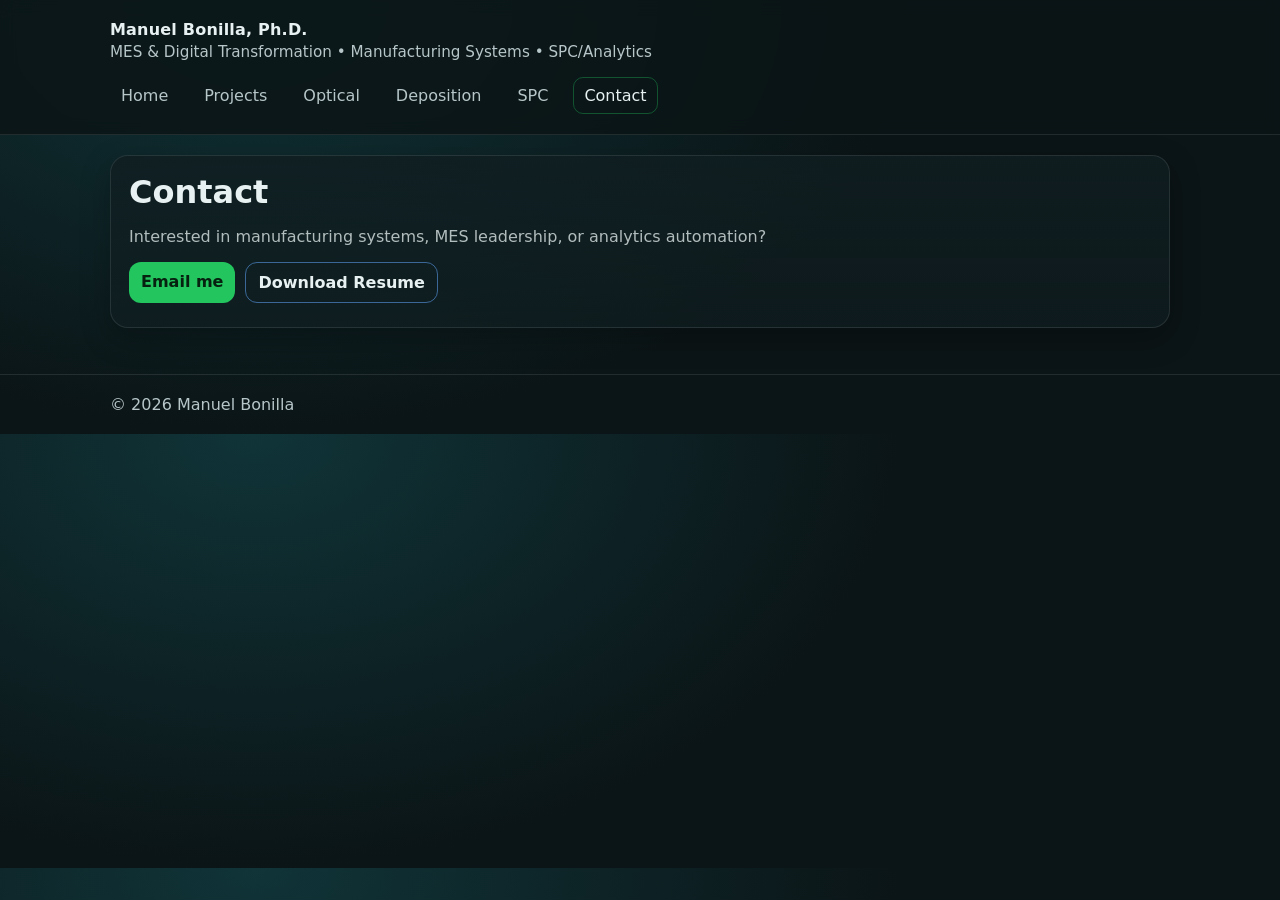
==== contact.html @ f5e85930 "Update contact.html" ====
<!doctype html>
<html lang="en">
<head>
  <meta charset="utf-8" />
  <meta name="viewport" content="width=device-width,initial-scale=1" />
  <title>Contact | Manuel Bonilla, Ph.D.</title>
  <link rel="stylesheet" href="assets/styles.css" />
</head>

<body>
<header class="site-header">
  <div class="container header-row">
    <div class="brand">
      <div class="name">Manuel Bonilla, Ph.D.</div>
      <div class="tag">MES & Digital Transformation • Manufacturing Systems • SPC/Analytics</div>
    </div>
    <nav class="nav">
      <a href="index.html">Home</a>
      <a href="projects.html">Projects</a>
      <a href="optical.html">Optical</a>
      <a href="deposition.html">Deposition</a>
      <a href="spc.html">SPC</a>
      <a class="active" href="contact.html">Contact</a>
    </nav>
  </div>
</header>

<main class="container">
<section class="card hero">
  <h1>Contact</h1>
  <p class="muted">
    Interested in manufacturing systems, MES leadership, or analytics automation?
  </p>

  <div class="cta-row">
    <a class="btn" href="mailto:mbonilla1888@gmail.com">Email me</a>
    <a class="btn secondary" href="assets/Manuel_Bonilla_Resume.pdf" target="_blank">Download Resume</a>
  </div>
</section>
</main>

<footer class="footer">
  <div class="container">© <span id="year"></span> Manuel Bonilla</div>
</footer>

<script>document.getElementById("year").textContent = new Date().getFullYear();</script>
</body>
</html>
---- assets/styles.css ----
:root{
  --bg:#0b1416;
  --card:#101e21;
  --text:#e8f1f2;
  --muted:#b7c6c9;
  --accent:#22c55e;
  --accent2:#60a5fa;
  --border:rgba(232,241,242,.10);
}

*{box-sizing:border-box}
body{
  margin:0;
  font-family: ui-sans-serif, system-ui, -apple-system, Segoe UI, Roboto, Arial, "Noto Sans", sans-serif;
  background: radial-gradient(1200px 800px at 20% 0%, #103438 0%, var(--bg) 55%);
  color:var(--text);
}

.container{max-width:1100px;margin:0 auto;padding:20px}

.site-header{
  position:sticky; top:0;
  background: rgba(11,20,22,.85);
  backdrop-filter: blur(8px);
  border-bottom:1px solid var(--border);
  z-index:10;
}

.header-row{display:flex;align-items:center;justify-content:space-between;gap:16px;flex-wrap:wrap}

.brand .name{font-weight:800;letter-spacing:.2px}
.brand .tag{color:var(--muted);font-size:.95rem;margin-top:4px}

.nav{display:flex;gap:14px;flex-wrap:wrap;justify-content:flex-end}
.nav a{
  color:var(--muted);
  text-decoration:none;
  padding:8px 10px;
  border-radius:10px;
  border:1px solid transparent;
}
.nav a:hover{color:var(--text);border-color:var(--border)}
.nav a.active{color:var(--text);border-color:rgba(34,197,94,.35)}

.card{
  background: linear-gradient(180deg, rgba(16,30,33,.85) 0%, rgba(16,30,33,.65) 100%);
  border:1px solid var(--border);
  border-radius:18px;
  padding:18px;
  box-shadow: 0 10px 30px rgba(0,0,0,.25);
}

.hero h1{margin:0 0 10px;font-size:2rem;line-height:1.15}
.muted{color:rgba(232,241,242,.75)}

.cta-row{display:flex;gap:10px;flex-wrap:wrap;margin:12px 0 6px}
.btn{
  display:inline-block;
  background:var(--accent);
  color:#06210f;
  text-decoration:none;
  padding:10px 12px;
  border-radius:12px;
  font-weight:700;
}
.btn.secondary{background:transparent;color:var(--text);border:1px solid rgba(96,165,250,.55)}
.btn.secondary:hover{border-color:rgba(96,165,250,.95)}

.grid{
  display:grid;
  grid-template-columns: 1fr 1fr;
  gap:14px;
  margin-top:14px;
}
.section{margin-top:14px}

.footer{margin-top:26px;border-top:1px solid var(--border);color:var(--muted)}
@media (max-width: 860px){
  .grid{grid-template-columns: 1fr}
}
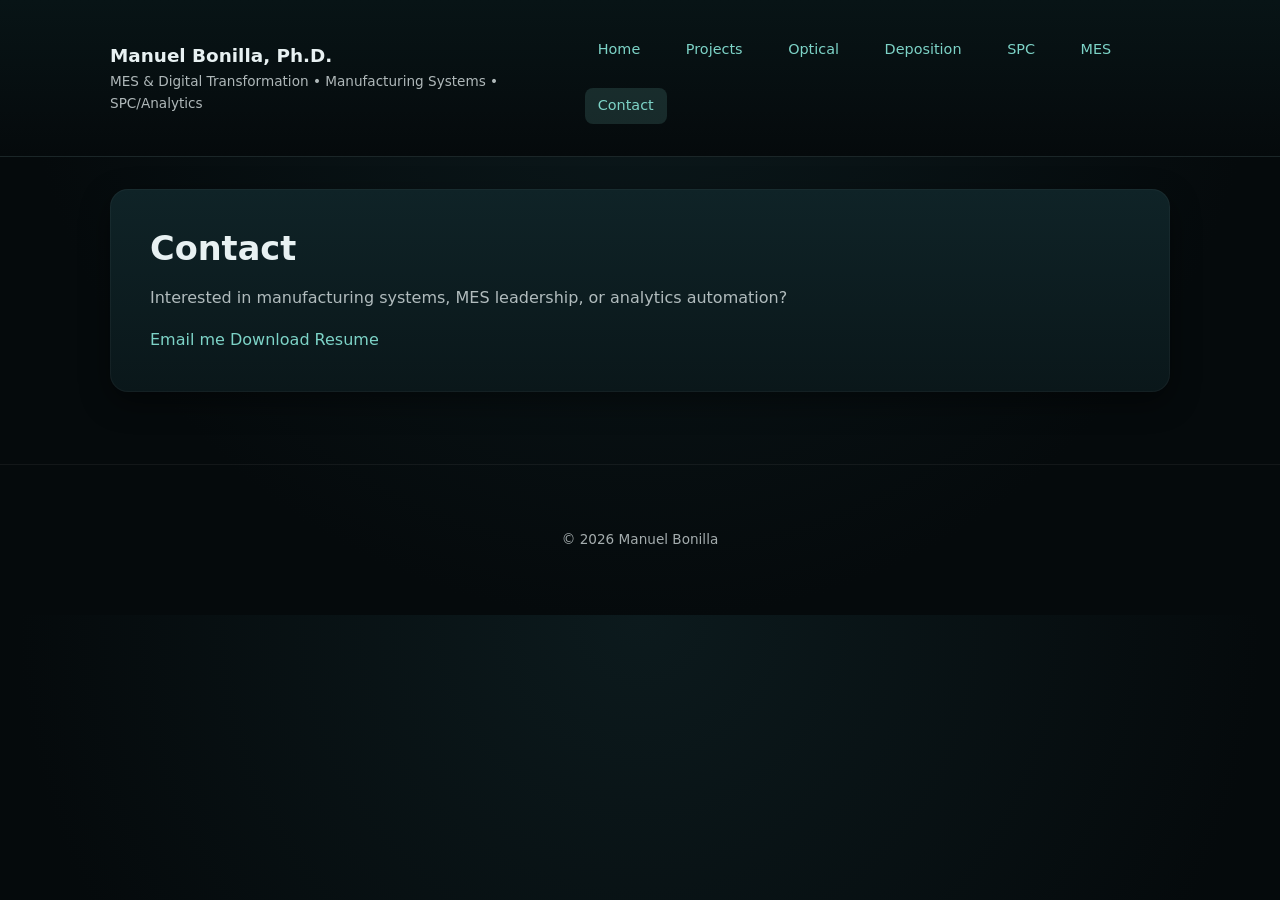
==== commit 231faf70: "Update contact.html" ====
--- a/contact.html
+++ b/contact.html
@@ -20,6 +20,7 @@
       <a href="optical.html">Optical</a>
       <a href="deposition.html">Deposition</a>
       <a href="spc.html">SPC</a>
+      <a href="mes.html">MES</a>
       <a class="active" href="contact.html">Contact</a>
     </nav>
   </div>
--- a/assets/styles.css
+++ b/assets/styles.css
@@ -1,80 +1,179 @@
-:root{
-  --bg:#0b1416;
-  --card:#101e21;
-  --text:#e8f1f2;
-  --muted:#b7c6c9;
-  --accent:#22c55e;
-  --accent2:#60a5fa;
-  --border:rgba(232,241,242,.10);
+/* =========================
+   GLOBAL RESET & BASE
+   ========================= */
+
+*,
+*::before,
+*::after {
+  box-sizing: border-box;
 }
 
-*{box-sizing:border-box}
-body{
-  margin:0;
-  font-family: ui-sans-serif, system-ui, -apple-system, Segoe UI, Roboto, Arial, "Noto Sans", sans-serif;
-  background: radial-gradient(1200px 800px at 20% 0%, #103438 0%, var(--bg) 55%);
-  color:var(--text);
+body {
+  margin: 0;
+  font-family: system-ui, -apple-system, BlinkMacSystemFont, "Segoe UI",
+               Roboto, Helvetica, Arial, sans-serif;
+  background: radial-gradient(circle at top, #0c1a1d, #050a0c 70%);
+  color: #e8f1f2;
+  line-height: 1.6;
 }
 
-.container{max-width:1100px;margin:0 auto;padding:20px}
-
-.site-header{
-  position:sticky; top:0;
-  background: rgba(11,20,22,.85);
-  backdrop-filter: blur(8px);
-  border-bottom:1px solid var(--border);
-  z-index:10;
+a {
+  color: #7dd3c7;
+  text-decoration: none;
 }
 
-.header-row{display:flex;align-items:center;justify-content:space-between;gap:16px;flex-wrap:wrap}
-
-.brand .name{font-weight:800;letter-spacing:.2px}
-.brand .tag{color:var(--muted);font-size:.95rem;margin-top:4px}
-
-.nav{display:flex;gap:14px;flex-wrap:wrap;justify-content:flex-end}
-.nav a{
-  color:var(--muted);
-  text-decoration:none;
-  padding:8px 10px;
-  border-radius:10px;
-  border:1px solid transparent;
-}
-.nav a:hover{color:var(--text);border-color:var(--border)}
-.nav a.active{color:var(--text);border-color:rgba(34,197,94,.35)}
-
-.card{
-  background: linear-gradient(180deg, rgba(16,30,33,.85) 0%, rgba(16,30,33,.65) 100%);
-  border:1px solid var(--border);
-  border-radius:18px;
-  padding:18px;
-  box-shadow: 0 10px 30px rgba(0,0,0,.25);
+a:hover {
+  text-decoration: underline;
 }
 
-.hero h1{margin:0 0 10px;font-size:2rem;line-height:1.15}
-.muted{color:rgba(232,241,242,.75)}
+/* =========================
+   LAYOUT
+   ========================= */
 
-.cta-row{display:flex;gap:10px;flex-wrap:wrap;margin:12px 0 6px}
-.btn{
-  display:inline-block;
-  background:var(--accent);
-  color:#06210f;
-  text-decoration:none;
-  padding:10px 12px;
-  border-radius:12px;
-  font-weight:700;
+.container {
+  max-width: 1100px;
+  margin: 0 auto;
+  padding: 2rem 1.25rem;
 }
-.btn.secondary{background:transparent;color:var(--text);border:1px solid rgba(96,165,250,.55)}
-.btn.secondary:hover{border-color:rgba(96,165,250,.95)}
 
-.grid{
-  display:grid;
-  grid-template-columns: 1fr 1fr;
-  gap:14px;
-  margin-top:14px;
+/* =========================
+   HEADER / NAV
+   ========================= */
+
+.site-header {
+  background: linear-gradient(180deg, #081416, #050a0c);
+  border-bottom: 1px solid rgba(255,255,255,0.08);
 }
-.section{margin-top:14px}
 
-.footer{margin-top:26px;border-top:1px solid var(--border);color:var(--muted)}
-@media (max-width: 860px){
-  .grid{grid-template-columns: 1fr}
+.header-row {
+  display: flex;
+  justify-content: space-between;
+  align-items: center;
+  gap: 2rem;
 }
+
+.brand .name {
+  font-weight: 700;
+  font-size: 1.15rem;
+}
+
+.brand .tag {
+  font-size: 0.85rem;
+  opacity: 0.75;
+}
+
+.nav {
+  display: flex;
+  gap: 1.25rem;
+  flex-wrap: wrap;
+}
+
+.nav a {
+  padding: 0.4rem 0.8rem;
+  border-radius: 8px;
+  font-size: 0.9rem;
+}
+
+.nav a.active,
+.nav a:hover {
+  background: rgba(125, 211, 199, 0.15);
+}
+
+/* =========================
+   CARDS
+   ========================= */
+
+.card {
+  background: linear-gradient(180deg, #0f2327, #0a171a);
+  border-radius: 18px;
+  padding: 2rem;
+  margin-bottom: 2.5rem;
+  box-shadow:
+    0 10px 30px rgba(0,0,0,0.45),
+    inset 0 0 0 1px rgba(255,255,255,0.04);
+  overflow: hidden; /* 🔑 FIXES IMAGE OVERFLOW */
+}
+
+.card.hero {
+  padding: 2.5rem;
+}
+
+.card.section {
+  padding: 2rem;
+}
+
+/* =========================
+   TYPOGRAPHY
+   ========================= */
+
+h1, h2, h3 {
+  line-height: 1.2;
+  margin-top: 0;
+}
+
+h1 {
+  font-size: 2.1rem;
+  margin-bottom: 0.75rem;
+}
+
+h2 {
+  font-size: 1.45rem;
+  margin-bottom: 1rem;
+}
+
+.h3 {
+  font-size: 1.05rem;
+  margin-top: 1.5rem;
+}
+
+.muted {
+  opacity: 0.75;
+}
+
+.small {
+  font-size: 0.85rem;
+}
+
+/* =========================
+   LISTS
+   ========================= */
+
+ul, ol {
+  padding-left: 1.2rem;
+}
+
+li {
+  margin-bottom: 0.4rem;
+}
+
+/* =========================
+   IMAGES
+   ========================= */
+
+.img {
+  width: 100%;
+  height: auto;
+  display: block;
+  margin: 1.25rem 0;
+  border-radius: 12px;
+  background: white;          /* makes diagrams pop */
+  padding: 12px;
+}
+
+/* Optional wrapper if needed */
+.img-wrap {
+  overflow: hidden;
+  border-radius: 12px;
+}
+
+/* =========================
+   FOOTER
+   ========================= */
+
+.footer {
+  border-top: 1px solid rgba(255,255,255,0.08);
+  padding: 2rem 0;
+  text-align: center;
+  font-size: 0.85rem;
+  opacity: 0.7;
+}
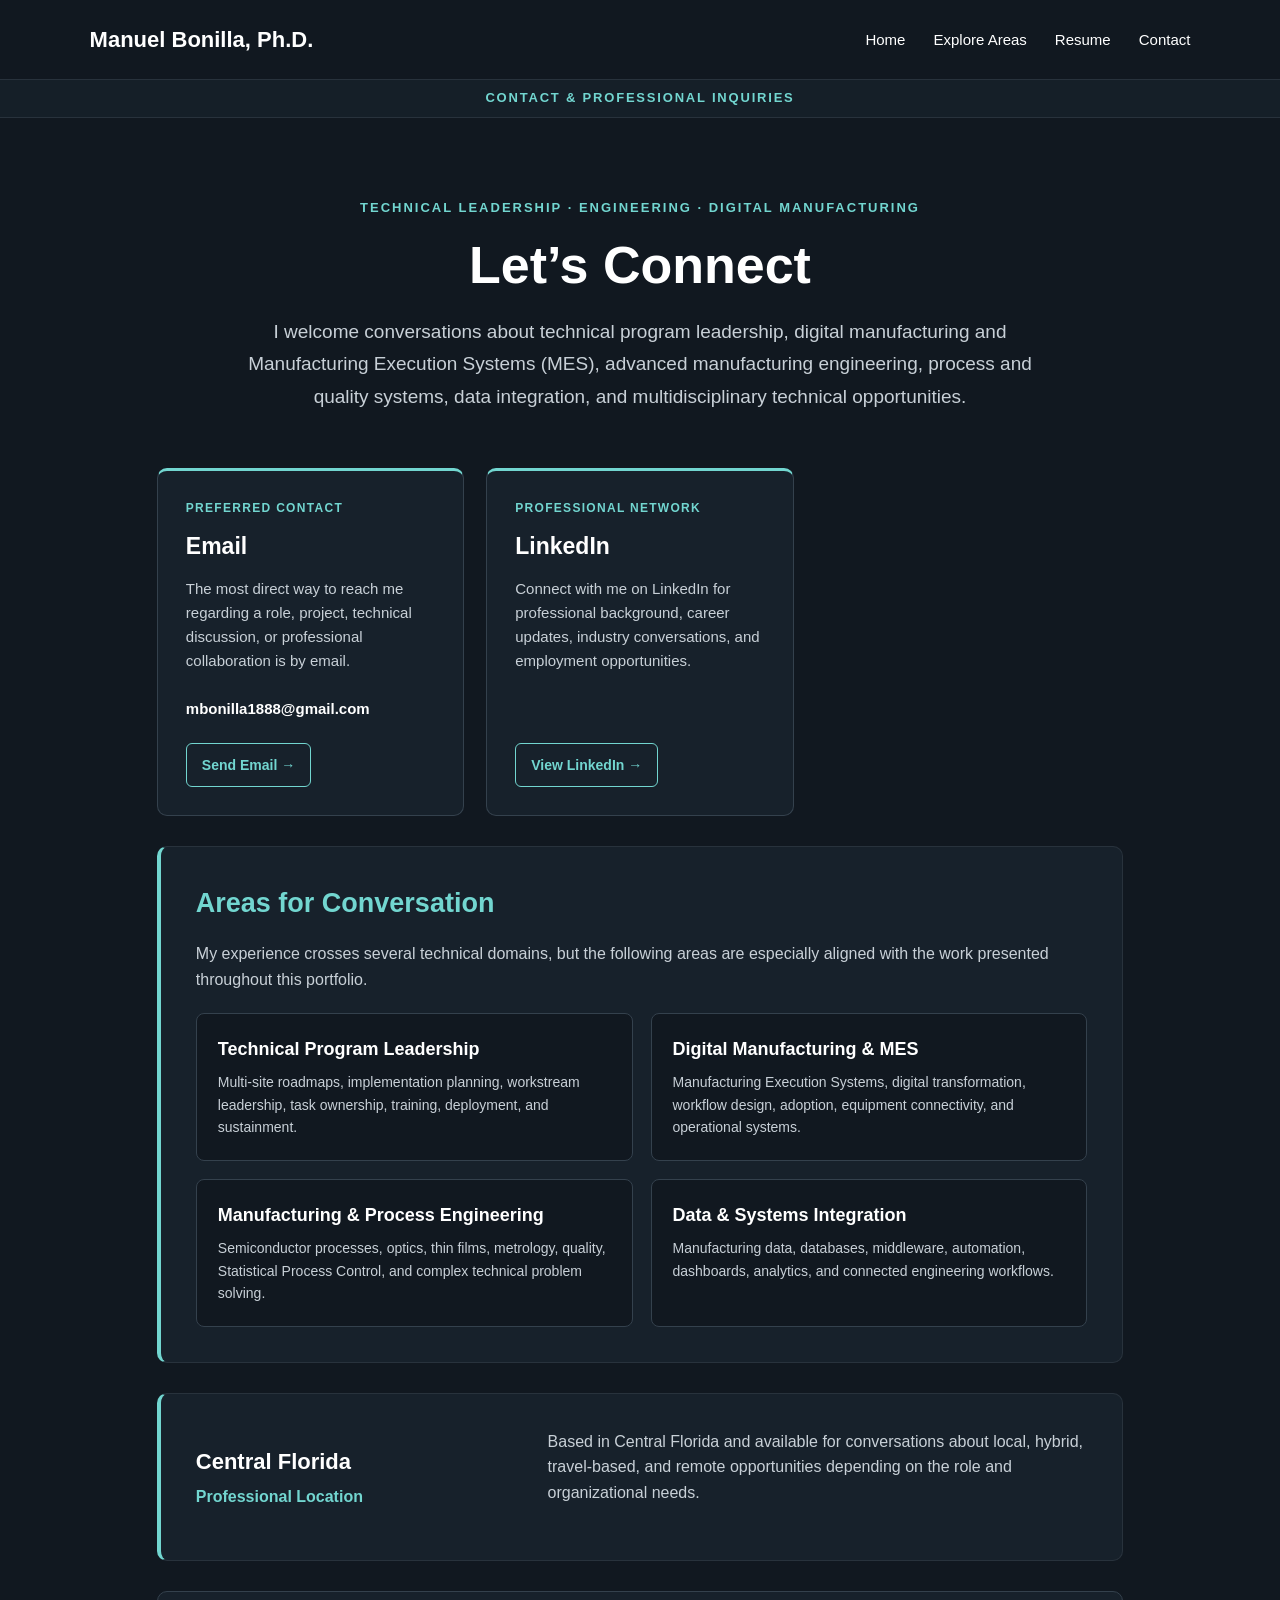
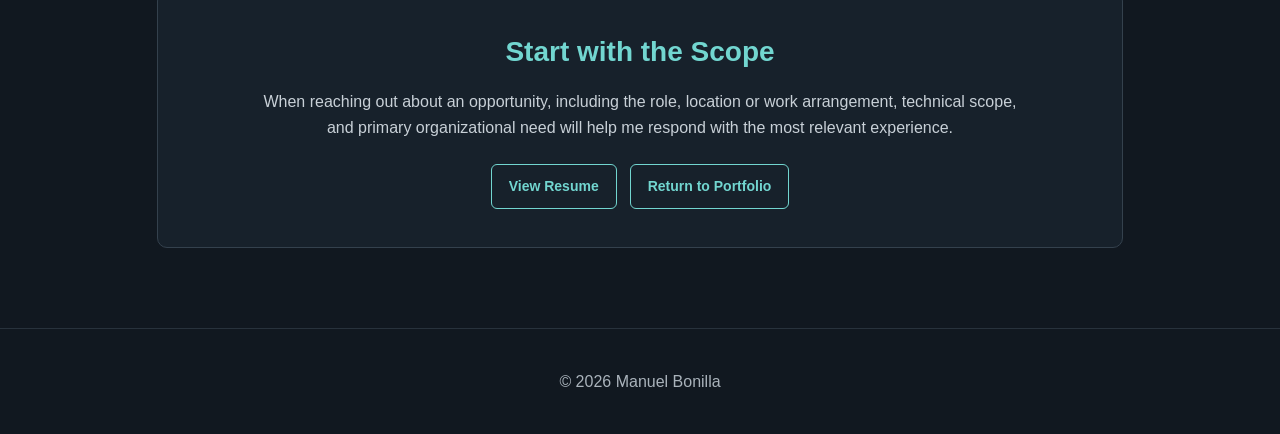
==== commit 20f440aa: "Update contact.html" ====
--- a/contact.html
+++ b/contact.html
@@ -1,49 +1,655 @@
 <!doctype html>
 <html lang="en">
+
 <head>
-  <meta charset="utf-8" />
-  <meta name="viewport" content="width=device-width,initial-scale=1" />
+
+  <meta charset="utf-8">
+  <meta name="viewport" content="width=device-width, initial-scale=1.0">
+
   <title>Contact | Manuel Bonilla, Ph.D.</title>
-  <link rel="stylesheet" href="assets/styles.css" />
+
+  <meta
+    name="description"
+    content="Contact Manuel Bonilla, Ph.D. regarding technical program leadership, digital manufacturing, MES, advanced manufacturing engineering, data systems, and technical opportunities."
+  >
+
+  <meta name="theme-color" content="#111820">
+  <link rel="canonical" href="https://mbonilla1888.github.io/contact.html">
+
+  <meta property="og:type" content="website">
+  <meta property="og:title" content="Contact | Manuel Bonilla, Ph.D.">
+  <meta
+    property="og:description"
+    content="Professional contact information for technical leadership, digital manufacturing, MES, engineering, and systems opportunities."
+  >
+  <meta property="og:url" content="https://mbonilla1888.github.io/contact.html">
+
+  <style>
+
+    /* =========================================================
+       GLOBAL
+    ========================================================= */
+
+    * {
+      box-sizing: border-box;
+      margin: 0;
+      padding: 0;
+    }
+
+    html {
+      scroll-behavior: smooth;
+    }
+
+    body {
+      font-family: Arial, Helvetica, sans-serif;
+      background: #111820;
+      color: white;
+      line-height: 1.6;
+    }
+
+    a {
+      color: inherit;
+    }
+
+
+    /* =========================================================
+       STICKY HEADER
+    ========================================================= */
+
+    .sticky-shell {
+      position: sticky;
+      top: 0;
+      z-index: 1000;
+      background: #111820;
+    }
+
+    header {
+      display: flex;
+      justify-content: space-between;
+      align-items: center;
+      padding: 22px 7%;
+      background: #111820;
+      border-bottom: 1px solid #28323c;
+    }
+
+    .name {
+      font-size: 22px;
+      font-weight: bold;
+      white-space: nowrap;
+    }
+
+    nav {
+      display: flex;
+      align-items: center;
+      gap: 28px;
+    }
+
+    nav a {
+      color: white;
+      text-decoration: none;
+      font-size: 15px;
+      transition: color .2s ease;
+    }
+
+    nav a:hover {
+      color: #72d6d0;
+    }
+
+    .page-bar {
+      background: #151f28;
+      color: #72d6d0;
+      text-align: center;
+      font-size: 13px;
+      font-weight: bold;
+      letter-spacing: 1.8px;
+      text-transform: uppercase;
+      padding: 8px 20px;
+      border-bottom: 1px solid #28323c;
+    }
+
+
+    /* =========================================================
+       HERO
+    ========================================================= */
+
+    .hero {
+      max-width: 1050px;
+      margin: auto;
+      padding: 80px 6% 55px;
+      text-align: center;
+    }
+
+    .hero-small {
+      color: #72d6d0;
+      font-size: 13px;
+      font-weight: bold;
+      letter-spacing: 2px;
+      text-transform: uppercase;
+      margin-bottom: 18px;
+    }
+
+    .hero h1 {
+      font-size: 52px;
+      line-height: 1.1;
+      margin-bottom: 22px;
+    }
+
+    .hero p {
+      max-width: 820px;
+      margin: auto;
+      color: #c8d0d7;
+      font-size: 19px;
+      line-height: 1.7;
+    }
+
+
+    /* =========================================================
+       MAIN
+    ========================================================= */
+
+    main {
+      max-width: 1120px;
+      margin: auto;
+      padding: 0 6% 80px;
+    }
+
+
+    /* =========================================================
+       CONTACT CARDS
+    ========================================================= */
+
+    .contact-grid {
+      display: grid;
+      grid-template-columns: repeat(3, 1fr);
+      gap: 22px;
+      margin-bottom: 30px;
+    }
+
+    .contact-card {
+      display: flex;
+      flex-direction: column;
+      background: #17212b;
+      border: 1px solid #34414d;
+      border-top: 3px solid #72d6d0;
+      border-radius: 10px;
+      padding: 28px;
+    }
+
+    .contact-label {
+      color: #72d6d0;
+      font-size: 12px;
+      font-weight: bold;
+      letter-spacing: 1.3px;
+      text-transform: uppercase;
+      margin-bottom: 10px;
+    }
+
+    .contact-card h2 {
+      font-size: 23px;
+      margin-bottom: 12px;
+    }
+
+    .contact-card p {
+      flex-grow: 1;
+      color: #c8d0d7;
+      font-size: 15px;
+      margin-bottom: 22px;
+    }
+
+    .contact-card .address {
+      color: white;
+      font-weight: bold;
+      overflow-wrap: anywhere;
+    }
+
+    .action-link {
+      align-self: flex-start;
+      display: inline-block;
+      color: #72d6d0;
+      border: 1px solid #72d6d0;
+      border-radius: 6px;
+      padding: 10px 15px;
+      text-decoration: none;
+      font-size: 14px;
+      font-weight: bold;
+      transition: all .2s ease;
+    }
+
+    .action-link:hover {
+      background: #72d6d0;
+      color: #111820;
+    }
+
+
+    /* =========================================================
+       CONTENT SECTIONS
+    ========================================================= */
+
+    .section {
+      background: #17212b;
+      border: 1px solid #28323c;
+      border-left: 4px solid #72d6d0;
+      border-radius: 10px;
+      padding: 35px;
+      margin-bottom: 30px;
+    }
+
+    .section h2 {
+      color: #72d6d0;
+      font-size: 27px;
+      margin-bottom: 16px;
+    }
+
+    .section > p {
+      color: #c8d0d7;
+      margin-bottom: 20px;
+    }
+
+    .scope-grid {
+      display: grid;
+      grid-template-columns: repeat(2, 1fr);
+      gap: 18px;
+    }
+
+    .scope-item {
+      background: #111820;
+      border: 1px solid #34414d;
+      border-radius: 8px;
+      padding: 21px;
+    }
+
+    .scope-item h3 {
+      color: white;
+      font-size: 18px;
+      margin-bottom: 8px;
+    }
+
+    .scope-item p {
+      color: #c8d0d7;
+      font-size: 14px;
+    }
+
+    .availability {
+      display: grid;
+      grid-template-columns: .75fr 1.25fr;
+      gap: 28px;
+      align-items: center;
+    }
+
+    .availability strong {
+      display: block;
+      color: white;
+      font-size: 22px;
+      margin-bottom: 5px;
+    }
+
+    .availability span {
+      color: #72d6d0;
+      font-weight: bold;
+    }
+
+    .availability p {
+      color: #c8d0d7;
+    }
+
+
+    /* =========================================================
+       CLOSING
+    ========================================================= */
+
+    .closing {
+      margin-top: 30px;
+      text-align: center;
+      background: #17212b;
+      border: 1px solid #34414d;
+      border-radius: 10px;
+      padding: 38px;
+    }
+
+    .closing h2 {
+      color: #72d6d0;
+      font-size: 28px;
+      margin-bottom: 14px;
+    }
+
+    .closing p {
+      max-width: 760px;
+      margin: auto;
+      color: #c8d0d7;
+    }
+
+    .closing-links {
+      display: flex;
+      justify-content: center;
+      flex-wrap: wrap;
+      gap: 13px;
+      margin-top: 24px;
+    }
+
+    .closing-links a {
+      color: #72d6d0;
+      border: 1px solid #72d6d0;
+      border-radius: 6px;
+      padding: 10px 17px;
+      text-decoration: none;
+      font-size: 14px;
+      font-weight: bold;
+    }
+
+    .closing-links a:hover {
+      background: #72d6d0;
+      color: #111820;
+    }
+
+    nav a:focus-visible,
+    .action-link:focus-visible,
+    .closing-links a:focus-visible {
+      outline: 3px solid #72d6d0;
+      outline-offset: 4px;
+    }
+
+
+    /* =========================================================
+       FOOTER
+    ========================================================= */
+
+    footer {
+      text-align: center;
+      padding: 40px;
+      border-top: 1px solid #28323c;
+      color: #aab3bb;
+    }
+
+
+    /* =========================================================
+       RESPONSIVE
+    ========================================================= */
+
+    @media (max-width: 900px) {
+
+      .contact-grid {
+        grid-template-columns: 1fr;
+      }
+
+      .hero h1 {
+        font-size: 43px;
+      }
+
+    }
+
+    @media (max-width: 700px) {
+
+      header {
+        flex-direction: column;
+        gap: 15px;
+        padding: 16px 5%;
+      }
+
+      nav {
+        gap: 16px;
+        flex-wrap: wrap;
+        justify-content: center;
+      }
+
+      .name {
+        font-size: 20px;
+      }
+
+      .page-bar {
+        font-size: 11px;
+      }
+
+      .hero {
+        padding-top: 55px;
+      }
+
+      .hero h1 {
+        font-size: 36px;
+      }
+
+      .hero p {
+        font-size: 17px;
+      }
+
+      .scope-grid,
+      .availability {
+        grid-template-columns: 1fr;
+      }
+
+      .section,
+      .closing {
+        padding: 28px 22px;
+      }
+
+    }
+
+  </style>
+
 </head>
 
+
 <body>
-<header class="site-header">
-  <div class="container header-row">
-    <div class="brand">
-      <div class="name">Manuel Bonilla, Ph.D.</div>
-      <div class="tag">MES & Digital Transformation • Manufacturing Systems • SPC/Analytics</div>
+
+
+<!-- =========================================================
+     HEADER
+========================================================= -->
+
+<div class="sticky-shell">
+
+  <header>
+
+    <div class="name">
+      Manuel Bonilla, Ph.D.
     </div>
-    <nav class="nav">
+
+    <nav>
       <a href="index.html">Home</a>
-      <a href="projects.html">Projects</a>
-      <a href="optical.html">Optical</a>
-      <a href="deposition.html">Deposition</a>
-      <a href="spc.html">SPC</a>
-      <a href="mes.html">MES</a>
-      <a class="active" href="contact.html">Contact</a>
+      <a href="index.html#projects">Explore Areas</a>
+      <a href="resume.pdf">Resume</a>
+      <a href="contact.html" aria-current="page">Contact</a>
     </nav>
+
+  </header>
+
+  <div class="page-bar">
+    Contact &amp; Professional Inquiries
   </div>
-</header>
-
-<main class="container">
-<section class="card hero">
-  <h1>Contact</h1>
-  <p class="muted">
-    Interested in manufacturing systems, MES leadership, or analytics automation?
+
+</div>
+
+
+<!-- =========================================================
+     HERO
+========================================================= -->
+
+<section class="hero">
+
+  <div class="hero-small">
+    Technical Leadership · Engineering · Digital Manufacturing
+  </div>
+
+  <h1>Let’s Connect</h1>
+
+  <p>
+    I welcome conversations about technical program leadership, digital
+    manufacturing and Manufacturing Execution Systems (MES), advanced
+    manufacturing engineering, process and quality systems, data integration,
+    and multidisciplinary technical opportunities.
   </p>
 
-  <div class="cta-row">
-    <a class="btn" href="mailto:mbonilla1888@gmail.com">Email me</a>
-    <a class="btn secondary" href="assets/Manuel_Bonilla_Resume.pdf" target="_blank">Download Resume</a>
+</section>
+
+
+<main>
+
+
+<!-- =========================================================
+     CONTACT OPTIONS
+========================================================= -->
+
+<section class="contact-grid" aria-label="Professional contact options">
+
+  <article class="contact-card">
+
+    <div class="contact-label">Preferred Contact</div>
+
+    <h2>Email</h2>
+
+    <p>
+      The most direct way to reach me regarding a role, project, technical
+      discussion, or professional collaboration is by email.<br><br>
+      <span class="address">mbonilla1888@gmail.com</span>
+    </p>
+
+    <a
+      class="action-link"
+      href="mailto:mbonilla1888@gmail.com?subject=Portfolio%20Inquiry"
+    >
+      Send Email →
+    </a>
+
+  </article>
+
+
+  <article class="contact-card">
+
+    <div class="contact-label">Professional Network</div>
+
+    <h2>LinkedIn</h2>
+
+    <p>
+      Connect with me on LinkedIn for professional background, career updates,
+      industry conversations, and employment opportunities.
+    </p>
+
+    <a
+      class="action-link"
+      href="https://www.linkedin.com/in/manuel-bonilla-ph-d-4583054a"
+      target="_blank"
+      rel="noopener"
+    >
+      View LinkedIn →
+    </a>
+
+  </article>
+
+</section>
+
+
+<!-- =========================================================
+     AREAS OF INTEREST
+========================================================= -->
+
+<section class="section">
+
+  <h2>Areas for Conversation</h2>
+
+  <p>
+    My experience crosses several technical domains, but the following areas
+    are especially aligned with the work presented throughout this portfolio.
+  </p>
+
+  <div class="scope-grid">
+
+    <div class="scope-item">
+      <h3>Technical Program Leadership</h3>
+      <p>
+        Multi-site roadmaps, implementation planning, workstream leadership,
+        task ownership, training, deployment, and sustainment.
+      </p>
+    </div>
+
+    <div class="scope-item">
+      <h3>Digital Manufacturing &amp; MES</h3>
+      <p>
+        Manufacturing Execution Systems, digital transformation, workflow
+        design, adoption, equipment connectivity, and operational systems.
+      </p>
+    </div>
+
+    <div class="scope-item">
+      <h3>Manufacturing &amp; Process Engineering</h3>
+      <p>
+        Semiconductor processes, optics, thin films, metrology, quality,
+        Statistical Process Control, and complex technical problem solving.
+      </p>
+    </div>
+
+    <div class="scope-item">
+      <h3>Data &amp; Systems Integration</h3>
+      <p>
+        Manufacturing data, databases, middleware, automation, dashboards,
+        analytics, and connected engineering workflows.
+      </p>
+    </div>
+
   </div>
+
 </section>
+
+
+<!-- =========================================================
+     LOCATION
+========================================================= -->
+
+<section class="section availability">
+
+  <div>
+    <strong>Central Florida</strong>
+    <span>Professional Location</span>
+  </div>
+
+  <p>
+    Based in Central Florida and available for conversations about local,
+    hybrid, travel-based, and remote opportunities depending on the role and
+    organizational needs.
+  </p>
+
+</section>
+
+
+<!-- =========================================================
+     CLOSING
+========================================================= -->
+
+<section class="closing">
+
+  <h2>Start with the Scope</h2>
+
+  <p>
+    When reaching out about an opportunity, including the role, location or
+    work arrangement, technical scope, and primary organizational need will
+    help me respond with the most relevant experience.
+  </p>
+
+  <div class="closing-links">
+    <a href="resume.pdf">View Resume</a>
+    <a href="index.html">Return to Portfolio</a>
+  </div>
+
+</section>
+
+
 </main>
 
-<footer class="footer">
-  <div class="container">© <span id="year"></span> Manuel Bonilla</div>
+
+<!-- =========================================================
+     FOOTER
+========================================================= -->
+
+<footer>
+  © <span id="year"></span> Manuel Bonilla
 </footer>
 
-<script>document.getElementById("year").textContent = new Date().getFullYear();</script>
+
+<script>
+
+  document.getElementById("year").textContent =
+    new Date().getFullYear();
+
+</script>
+
+
 </body>
 </html>
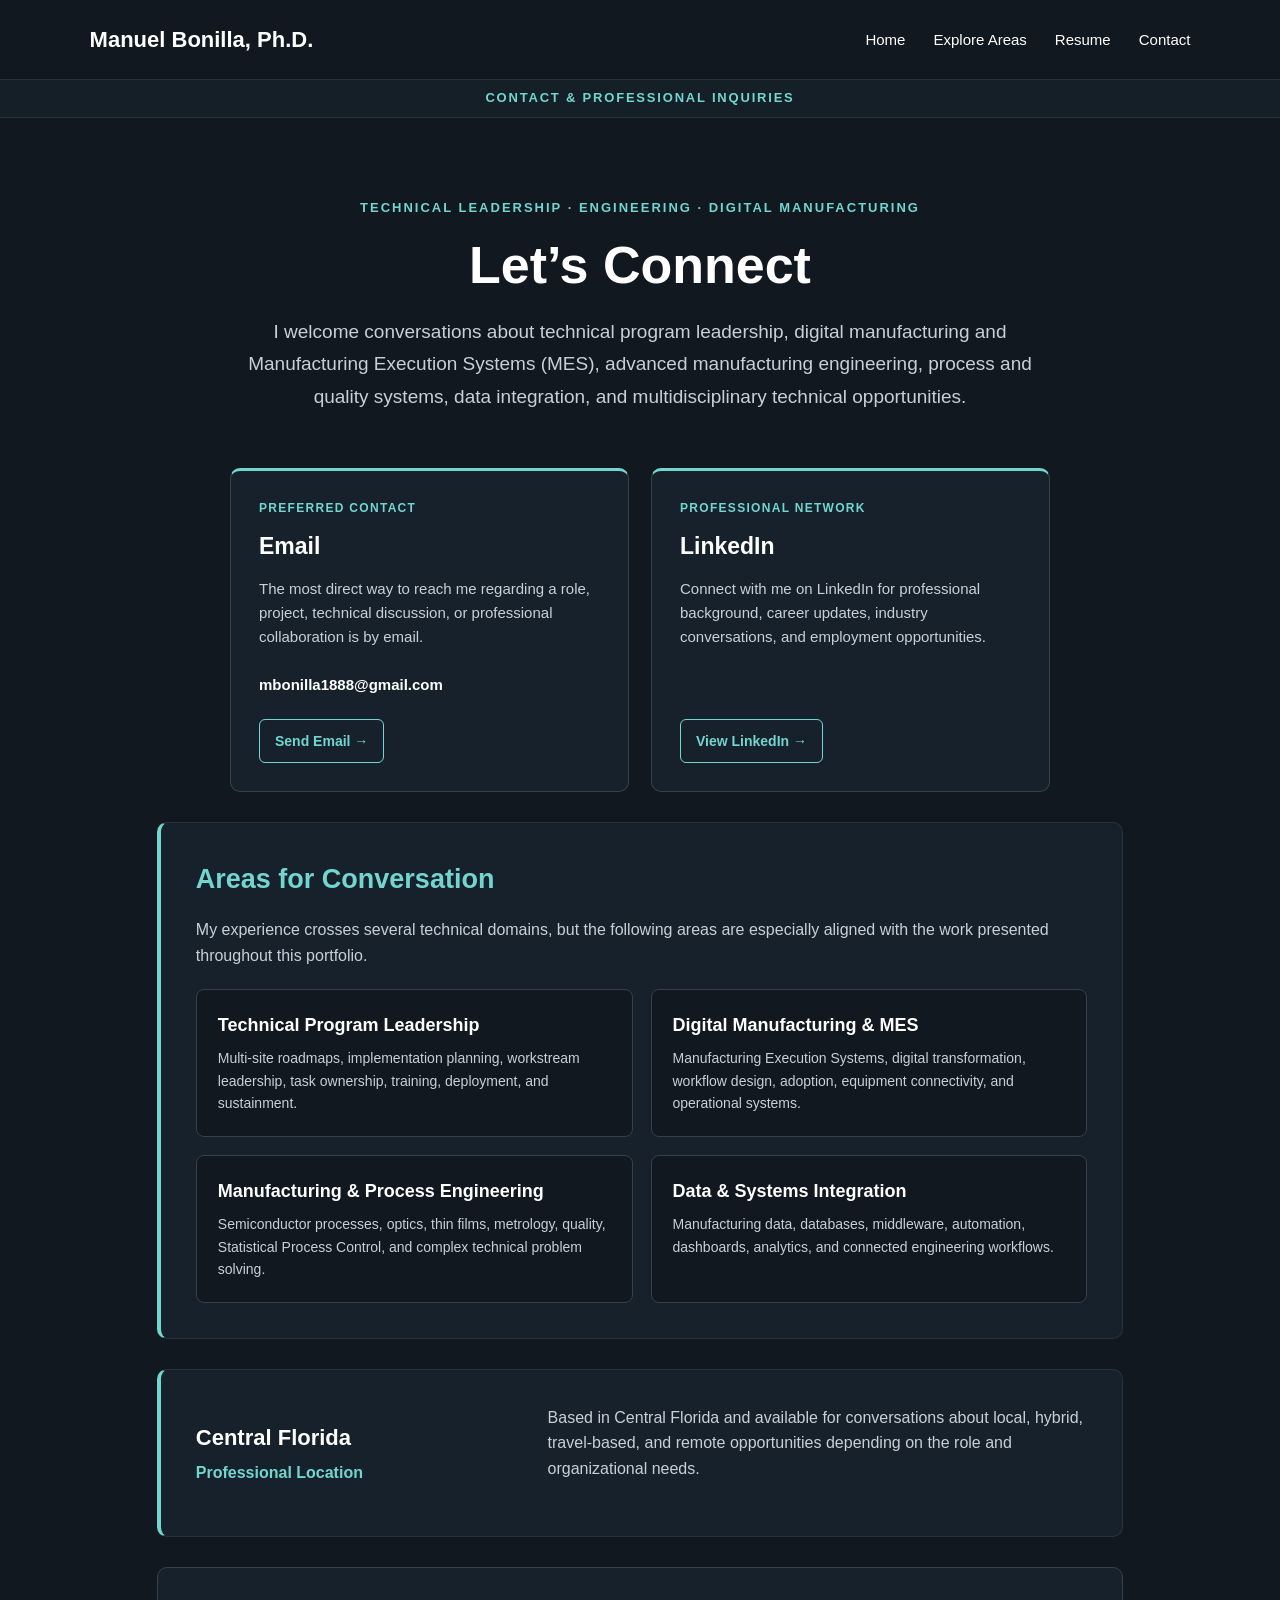
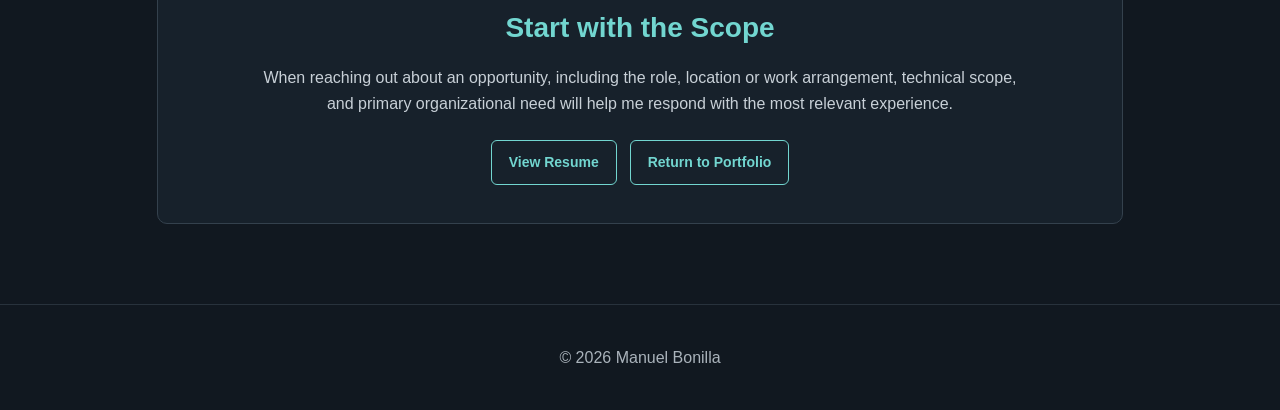
==== commit 2b38a371: "Update contact.html" ====
--- a/contact.html
+++ b/contact.html
@@ -158,12 +158,13 @@
        CONTACT CARDS
     ========================================================= */
 
-    .contact-grid {
-      display: grid;
-      grid-template-columns: repeat(3, 1fr);
-      gap: 22px;
-      margin-bottom: 30px;
-    }
+.contact-grid {
+  display: grid;
+  grid-template-columns: repeat(2, minmax(0, 1fr));
+  gap: 22px;
+  max-width: 820px;
+  margin: 0 auto 30px;
+}
 
     .contact-card {
       display: flex;
@@ -367,9 +368,10 @@
 
     @media (max-width: 900px) {
 
-      .contact-grid {
-        grid-template-columns: 1fr;
-      }
+  .contact-grid {
+    grid-template-columns: 1fr;
+    max-width: 560px;
+  }
 
       .hero h1 {
         font-size: 43px;
@@ -534,6 +536,7 @@
 
   </article>
 
+
 </section>
 
 
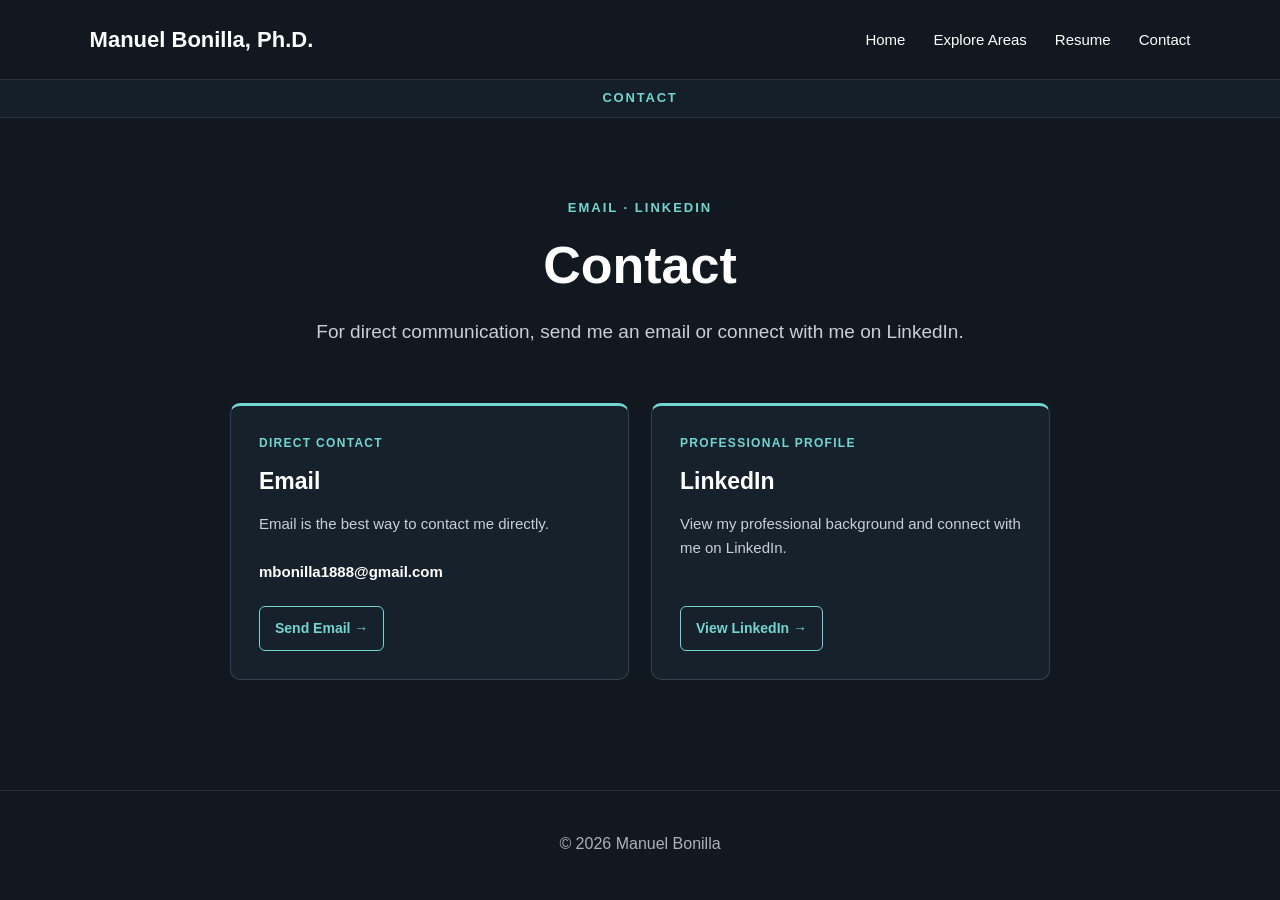
==== commit 5d934cf7: "Update contact.html" ====
--- a/contact.html
+++ b/contact.html
@@ -10,7 +10,7 @@
 
   <meta
     name="description"
-    content="Contact Manuel Bonilla, Ph.D. regarding technical program leadership, digital manufacturing, MES, advanced manufacturing engineering, data systems, and technical opportunities."
+    content="Contact Manuel Bonilla, Ph.D. by email or connect with him on LinkedIn."
   >
 
   <meta name="theme-color" content="#111820">
@@ -20,7 +20,7 @@
   <meta property="og:title" content="Contact | Manuel Bonilla, Ph.D.">
   <meta
     property="og:description"
-    content="Professional contact information for technical leadership, digital manufacturing, MES, engineering, and systems opportunities."
+    content="Email and LinkedIn contact information for Manuel Bonilla, Ph.D."
   >
   <meta property="og:url" content="https://mbonilla1888.github.io/contact.html">
 
@@ -222,129 +222,8 @@
     }
 
 
-    /* =========================================================
-       CONTENT SECTIONS
-    ========================================================= */
-
-    .section {
-      background: #17212b;
-      border: 1px solid #28323c;
-      border-left: 4px solid #72d6d0;
-      border-radius: 10px;
-      padding: 35px;
-      margin-bottom: 30px;
-    }
-
-    .section h2 {
-      color: #72d6d0;
-      font-size: 27px;
-      margin-bottom: 16px;
-    }
-
-    .section > p {
-      color: #c8d0d7;
-      margin-bottom: 20px;
-    }
-
-    .scope-grid {
-      display: grid;
-      grid-template-columns: repeat(2, 1fr);
-      gap: 18px;
-    }
-
-    .scope-item {
-      background: #111820;
-      border: 1px solid #34414d;
-      border-radius: 8px;
-      padding: 21px;
-    }
-
-    .scope-item h3 {
-      color: white;
-      font-size: 18px;
-      margin-bottom: 8px;
-    }
-
-    .scope-item p {
-      color: #c8d0d7;
-      font-size: 14px;
-    }
-
-    .availability {
-      display: grid;
-      grid-template-columns: .75fr 1.25fr;
-      gap: 28px;
-      align-items: center;
-    }
-
-    .availability strong {
-      display: block;
-      color: white;
-      font-size: 22px;
-      margin-bottom: 5px;
-    }
-
-    .availability span {
-      color: #72d6d0;
-      font-weight: bold;
-    }
-
-    .availability p {
-      color: #c8d0d7;
-    }
-
-
-    /* =========================================================
-       CLOSING
-    ========================================================= */
-
-    .closing {
-      margin-top: 30px;
-      text-align: center;
-      background: #17212b;
-      border: 1px solid #34414d;
-      border-radius: 10px;
-      padding: 38px;
-    }
-
-    .closing h2 {
-      color: #72d6d0;
-      font-size: 28px;
-      margin-bottom: 14px;
-    }
-
-    .closing p {
-      max-width: 760px;
-      margin: auto;
-      color: #c8d0d7;
-    }
-
-    .closing-links {
-      display: flex;
-      justify-content: center;
-      flex-wrap: wrap;
-      gap: 13px;
-      margin-top: 24px;
-    }
-
-    .closing-links a {
-      color: #72d6d0;
-      border: 1px solid #72d6d0;
-      border-radius: 6px;
-      padding: 10px 17px;
-      text-decoration: none;
-      font-size: 14px;
-      font-weight: bold;
-    }
-
-    .closing-links a:hover {
-      background: #72d6d0;
-      color: #111820;
-    }
-
     nav a:focus-visible,
-    .action-link:focus-visible,
-    .closing-links a:focus-visible {
+    .action-link:focus-visible {
       outline: 3px solid #72d6d0;
       outline-offset: 4px;
     }
@@ -411,16 +290,6 @@
 
       .hero p {
         font-size: 17px;
-      }
-
-      .scope-grid,
-      .availability {
-        grid-template-columns: 1fr;
-      }
-
-      .section,
-      .closing {
-        padding: 28px 22px;
       }
 
     }
@@ -455,7 +324,7 @@
   </header>
 
   <div class="page-bar">
-    Contact &amp; Professional Inquiries
+    Contact
   </div>
 
 </div>
@@ -467,17 +336,12 @@
 
 <section class="hero">
 
-  <div class="hero-small">
-    Technical Leadership · Engineering · Digital Manufacturing
-  </div>
-
-  <h1>Let’s Connect</h1>
+  <div class="hero-small">Email · LinkedIn</div>
+
+  <h1>Contact</h1>
 
   <p>
-    I welcome conversations about technical program leadership, digital
-    manufacturing and Manufacturing Execution Systems (MES), advanced
-    manufacturing engineering, process and quality systems, data integration,
-    and multidisciplinary technical opportunities.
+    For direct communication, send me an email or connect with me on LinkedIn.
   </p>
 
 </section>
@@ -490,23 +354,22 @@
      CONTACT OPTIONS
 ========================================================= -->
 
-<section class="contact-grid" aria-label="Professional contact options">
+<section class="contact-grid" aria-label="Contact options">
 
   <article class="contact-card">
 
-    <div class="contact-label">Preferred Contact</div>
+    <div class="contact-label">Direct Contact</div>
 
     <h2>Email</h2>
 
     <p>
-      The most direct way to reach me regarding a role, project, technical
-      discussion, or professional collaboration is by email.<br><br>
+      Email is the best way to contact me directly.<br><br>
       <span class="address">mbonilla1888@gmail.com</span>
     </p>
 
     <a
       class="action-link"
-      href="mailto:mbonilla1888@gmail.com?subject=Portfolio%20Inquiry"
+      href="mailto:mbonilla1888@gmail.com?subject=Website%20Contact"
     >
       Send Email →
     </a>
@@ -516,13 +379,12 @@
 
   <article class="contact-card">
 
-    <div class="contact-label">Professional Network</div>
+    <div class="contact-label">Professional Profile</div>
 
     <h2>LinkedIn</h2>
 
     <p>
-      Connect with me on LinkedIn for professional background, career updates,
-      industry conversations, and employment opportunities.
+      View my professional background and connect with me on LinkedIn.
     </p>
 
     <a
@@ -540,100 +402,6 @@
 </section>
 
 
-<!-- =========================================================
-     AREAS OF INTEREST
-========================================================= -->
-
-<section class="section">
-
-  <h2>Areas for Conversation</h2>
-
-  <p>
-    My experience crosses several technical domains, but the following areas
-    are especially aligned with the work presented throughout this portfolio.
-  </p>
-
-  <div class="scope-grid">
-
-    <div class="scope-item">
-      <h3>Technical Program Leadership</h3>
-      <p>
-        Multi-site roadmaps, implementation planning, workstream leadership,
-        task ownership, training, deployment, and sustainment.
-      </p>
-    </div>
-
-    <div class="scope-item">
-      <h3>Digital Manufacturing &amp; MES</h3>
-      <p>
-        Manufacturing Execution Systems, digital transformation, workflow
-        design, adoption, equipment connectivity, and operational systems.
-      </p>
-    </div>
-
-    <div class="scope-item">
-      <h3>Manufacturing &amp; Process Engineering</h3>
-      <p>
-        Semiconductor processes, optics, thin films, metrology, quality,
-        Statistical Process Control, and complex technical problem solving.
-      </p>
-    </div>
-
-    <div class="scope-item">
-      <h3>Data &amp; Systems Integration</h3>
-      <p>
-        Manufacturing data, databases, middleware, automation, dashboards,
-        analytics, and connected engineering workflows.
-      </p>
-    </div>
-
-  </div>
-
-</section>
-
-
-<!-- =========================================================
-     LOCATION
-========================================================= -->
-
-<section class="section availability">
-
-  <div>
-    <strong>Central Florida</strong>
-    <span>Professional Location</span>
-  </div>
-
-  <p>
-    Based in Central Florida and available for conversations about local,
-    hybrid, travel-based, and remote opportunities depending on the role and
-    organizational needs.
-  </p>
-
-</section>
-
-
-<!-- =========================================================
-     CLOSING
-========================================================= -->
-
-<section class="closing">
-
-  <h2>Start with the Scope</h2>
-
-  <p>
-    When reaching out about an opportunity, including the role, location or
-    work arrangement, technical scope, and primary organizational need will
-    help me respond with the most relevant experience.
-  </p>
-
-  <div class="closing-links">
-    <a href="resume.pdf">View Resume</a>
-    <a href="index.html">Return to Portfolio</a>
-  </div>
-
-</section>
-
-
 </main>
 
 
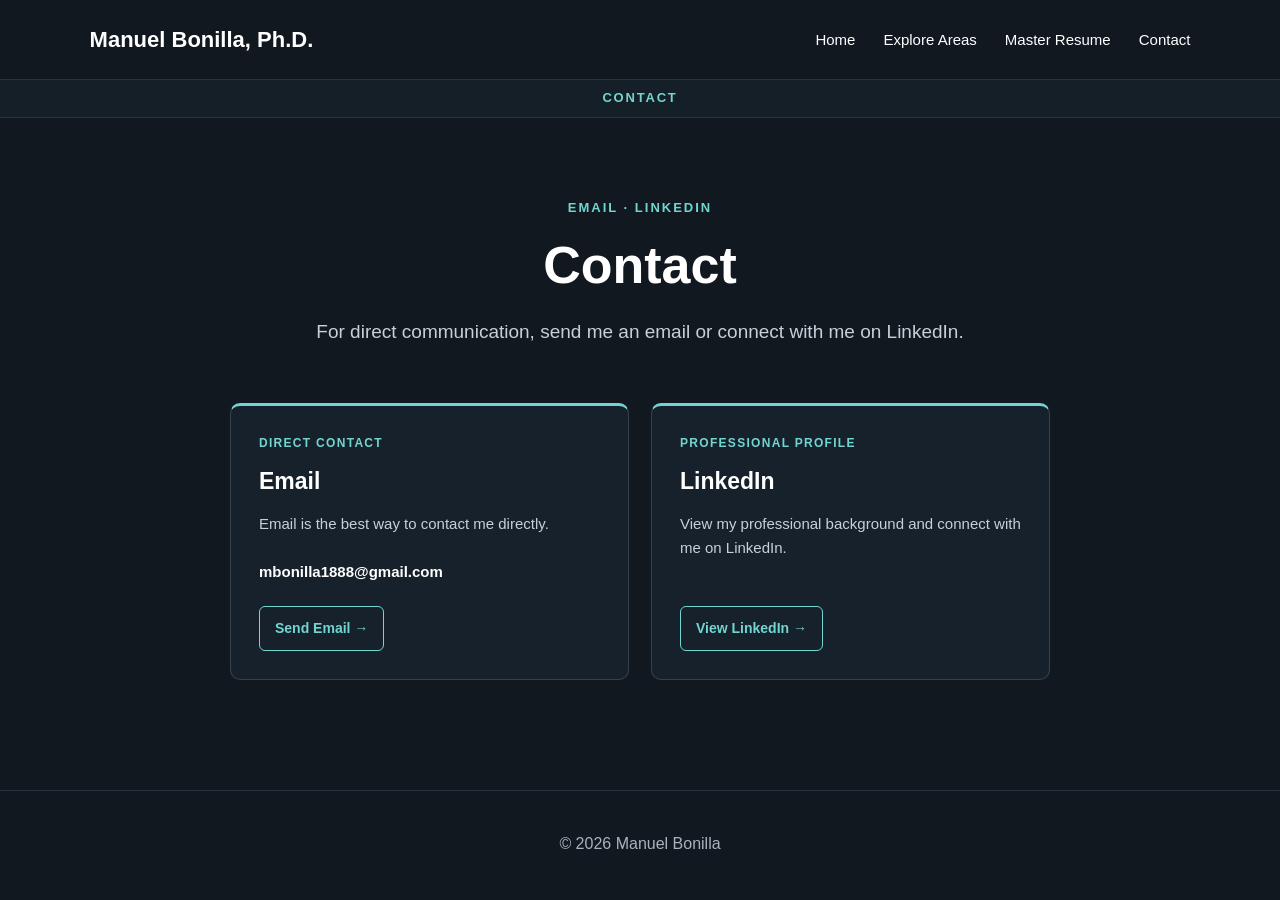
==== commit 6da025a4: "Update contact.html" ====
--- a/contact.html
+++ b/contact.html
@@ -317,7 +317,7 @@
     <nav>
       <a href="index.html">Home</a>
       <a href="index.html#projects">Explore Areas</a>
-      <a href="resume.pdf">Resume</a>
+      <a href="Manuel%20Bonilla%20Lopez%20PhD%20Master%20Resume.pdf">Master Resume</a>
       <a href="contact.html" aria-current="page">Contact</a>
     </nav>
 
@@ -389,7 +389,7 @@
 
     <a
       class="action-link"
-      href="https://www.linkedin.com/in/manuel-bonilla-ph-d-4583054a"
+      href="https://www.linkedin.com/in/manuel-bonilla-lopez-ph-d/"
       target="_blank"
       rel="noopener"
     >
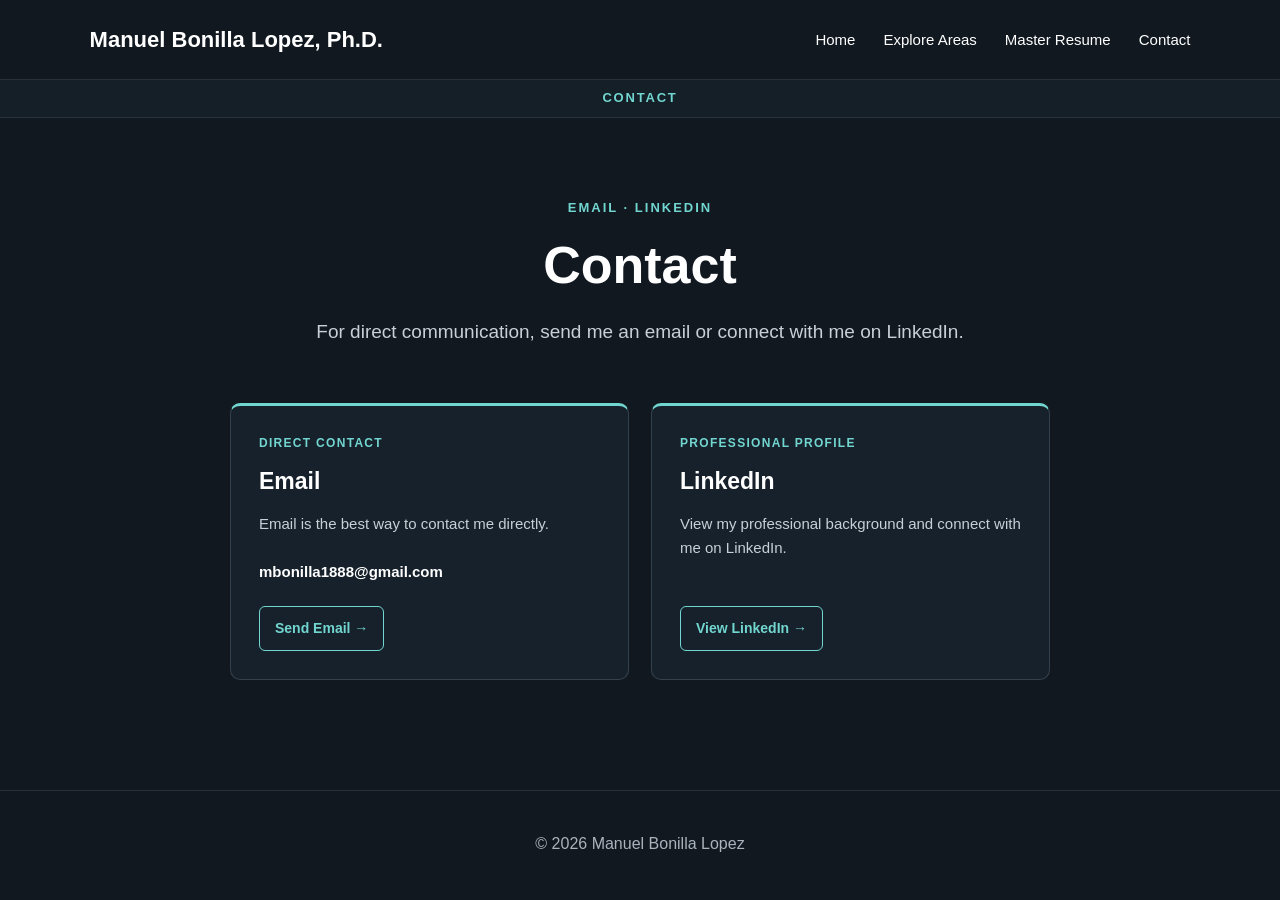
==== commit 74c3612b: "Update contact.html" ====
--- a/contact.html
+++ b/contact.html
@@ -6,21 +6,21 @@
   <meta charset="utf-8">
   <meta name="viewport" content="width=device-width, initial-scale=1.0">
 
-  <title>Contact | Manuel Bonilla, Ph.D.</title>
+  <title>Contact | Manuel Bonilla Lopez, Ph.D.</title>
 
   <meta
     name="description"
-    content="Contact Manuel Bonilla, Ph.D. by email or connect with him on LinkedIn."
+    content="Contact Manuel Bonilla Lopez, Ph.D. by email or connect with him on LinkedIn."
   >
 
   <meta name="theme-color" content="#111820">
   <link rel="canonical" href="https://mbonilla1888.github.io/contact.html">
 
   <meta property="og:type" content="website">
-  <meta property="og:title" content="Contact | Manuel Bonilla, Ph.D.">
+  <meta property="og:title" content="Contact | Manuel Bonilla Lopez, Ph.D.">
   <meta
     property="og:description"
-    content="Email and LinkedIn contact information for Manuel Bonilla, Ph.D."
+    content="Email and LinkedIn contact information for Manuel Bonilla Lopez, Ph.D."
   >
   <meta property="og:url" content="https://mbonilla1888.github.io/contact.html">
 
@@ -311,7 +311,7 @@
   <header>
 
     <div class="name">
-      Manuel Bonilla, Ph.D.
+      Manuel Bonilla Lopez, Ph.D.
     </div>
 
     <nav>
@@ -410,7 +410,7 @@
 ========================================================= -->
 
 <footer>
-  © <span id="year"></span> Manuel Bonilla
+  © <span id="year"></span> Manuel Bonilla Lopez
 </footer>
 
 
